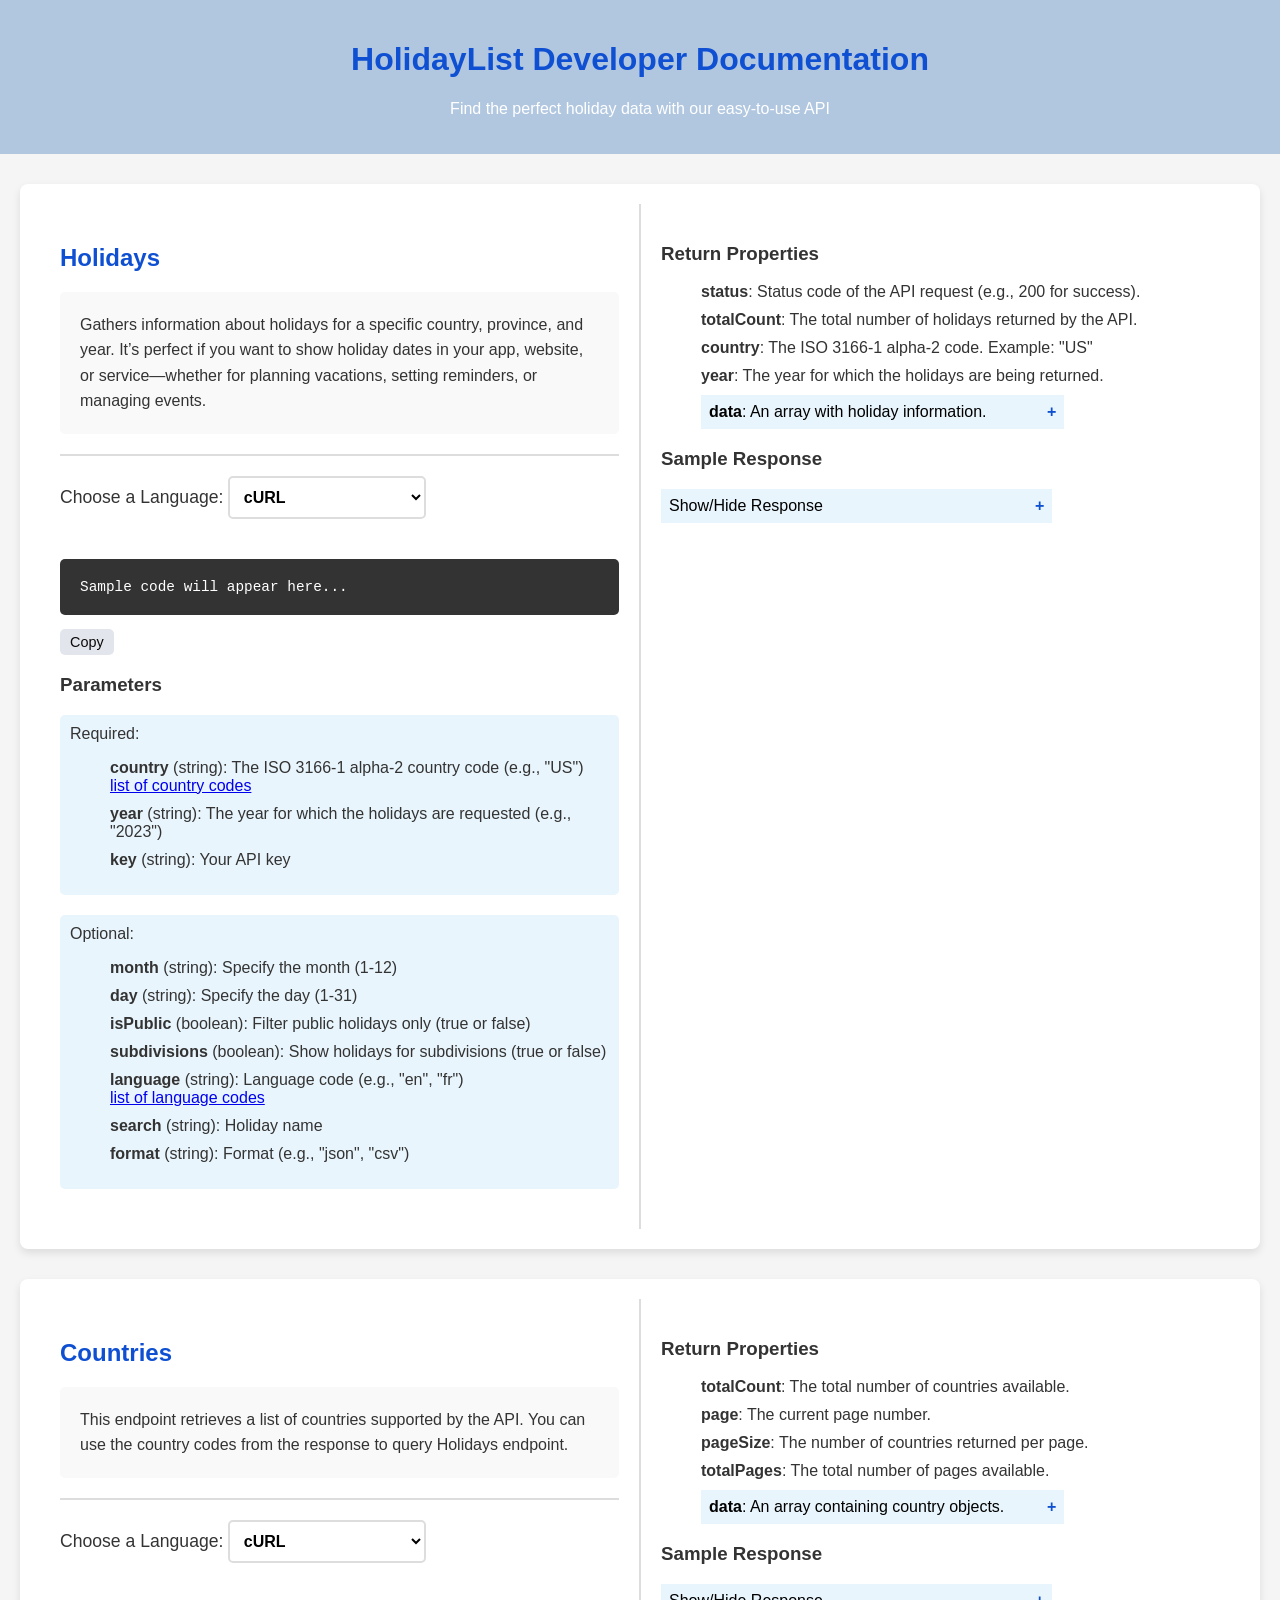
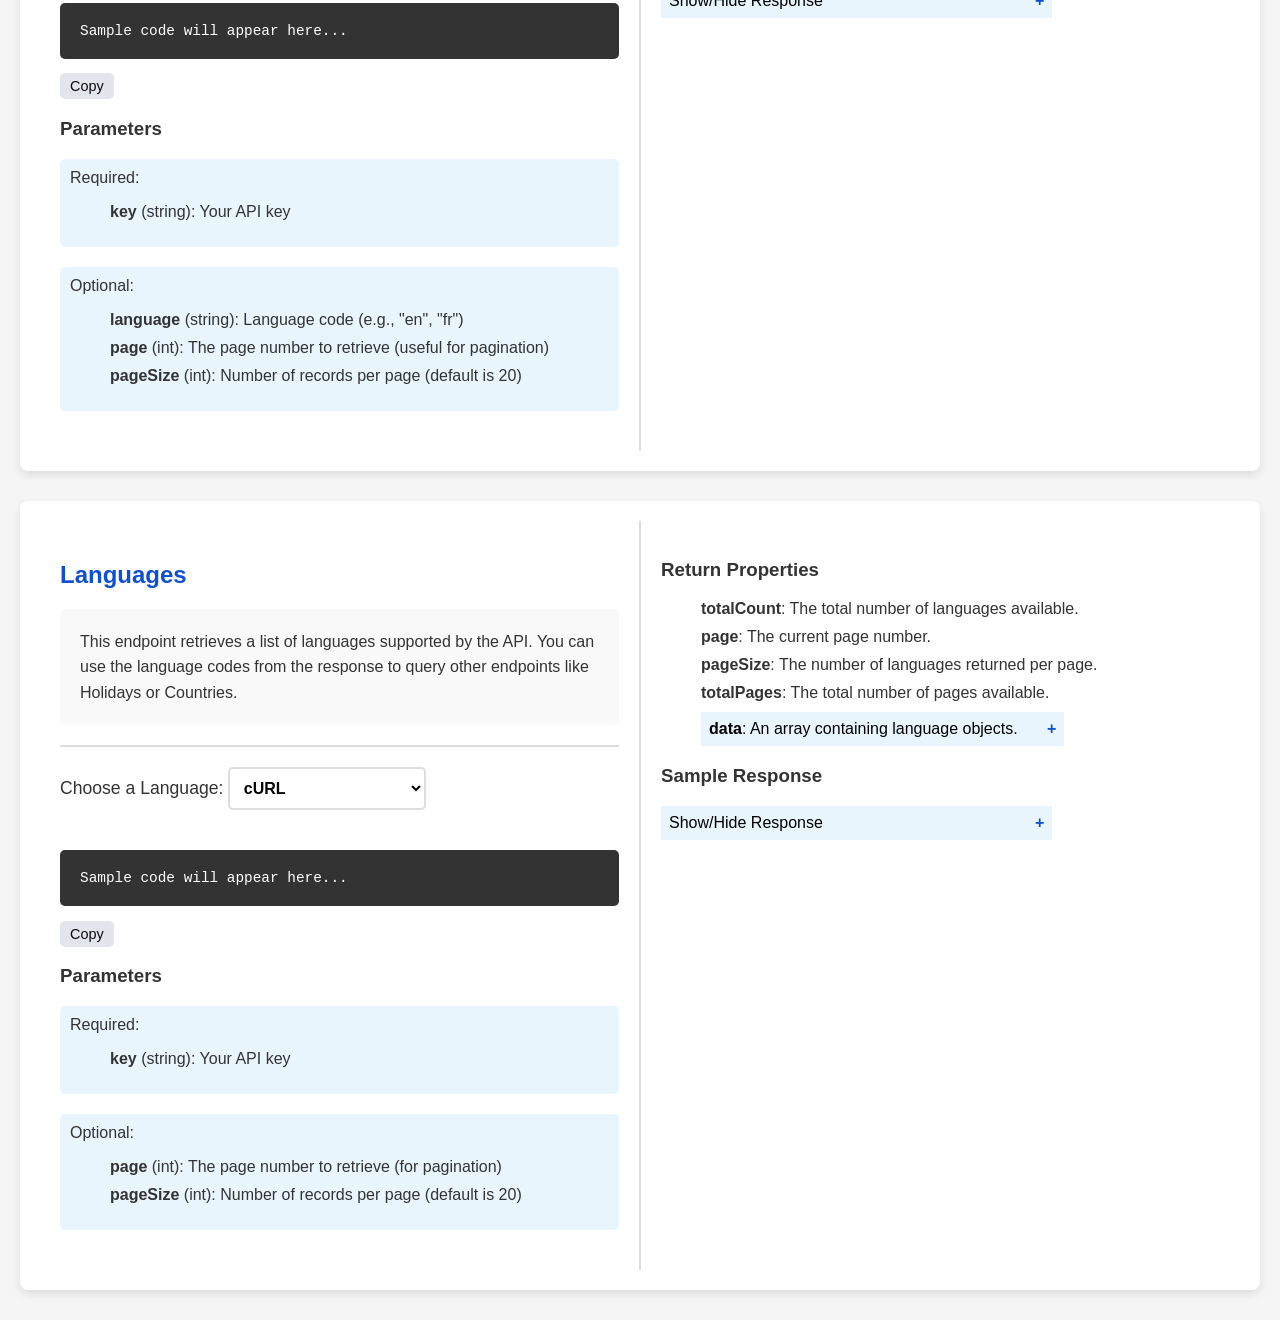
==== index.html @ 547f820c "updated index" ====
<!DOCTYPE html>
<html lang="en">
<head>
    <meta charset="UTF-8">
    <meta name="viewport" content="width=device-width, initial-scale=1.0">
    <title>API Developer Documentation</title>
    <link rel="stylesheet" href="styles.css">
    
</head>
<body>

<header>
    <h1>HolidayList Developer Documentation</h1>
    <p>Find the perfect holiday data with our easy-to-use API</p>
</header>

<div class="container">
    <!-- Left Section: Code Example and Parameters -->
    <div class="left-section">
        <h2>Holidays</h2>
        <div style="font-family: 'Helvetica Neue', Arial, sans-serif; padding: 20px; background-color: #f9f9f9; border-radius: 5px; line-height: 1.6; color: #333;">
            Gathers information about holidays for a specific country, province, and year. It’s perfect if you want to show holiday dates in your app, website, or service—whether for planning vacations, setting reminders, or managing events.
        </div>
        <hr style="border: 1px solid #ddd; margin: 20px 0;">
        
        <div class="dropdown-container">
            <label for="holidays-language">Choose a Language:</label>
            <select id="holidays-language">
                <option value="curl">cURL</option>
                <option value="go">Go</option>
                <option value="python">Python</option>
                <option value="javascript">JavaScript (Node.js)</option>
                <option value="php">PHP</option>
                <option value="ruby">Ruby</option>
            </select>
        
        </div>

        <pre id="holidays-codeBlock">Sample code will appear here...</pre>
        <button class="copy-btn" data-target="holidays-codeBlock">Copy</button>
        


        <h3>Parameters</h3>
        <div class="required">
            Required:
            <ul style="list-style-type: none">
                <li style="margin-bottom: 10px;"><strong>country</strong> (string): The ISO 3166-1 alpha-2 country code (e.g., "US") <br>
                    <a href="https://en.wikipedia.org/wiki/List_of_ISO_3166_country_codes" target="_blank">list of country codes</a>
                </li style="margin-bottom: 10px;">
                <li style="margin-bottom: 10px;"><strong>year</strong> (string): The year for which the holidays are requested (e.g., "2023")</li>
                <li style="margin-bottom: 10px;"><strong>key</strong> (string): Your API key</li>
            </ul>
        </div>
        <div class="optional">
            Optional:
            <ul style="list-style-type: none;">
                <li style="margin-bottom: 10px;"><strong>month</strong> (string): Specify the month (1-12)</li>
                <li style="margin-bottom: 10px;"><strong>day</strong> (string): Specify the day (1-31)</li>
                <li style="margin-bottom: 10px;"><strong>isPublic</strong> (boolean): Filter public holidays only (true or false)</li>
                <li style="margin-bottom: 10px;"><strong>subdivisions</strong> (boolean): Show holidays for subdivisions (true or false)</li>
                <li style="margin-bottom: 10px;"><strong>language</strong> (string): Language code (e.g., "en", "fr") <br>
                    <a href="https://en.wikipedia.org/wiki/List_of_ISO_639-1_codes" target="_blank">list of language codes</a>
                </li>
                <li style="margin-bottom: 10px;"><strong>search</strong> (string): Holiday name</li>
                <li><strong>format</strong> (string): Format (e.g., "json", "csv")</li>
            </ul>
            
        </div>
    </div>

    <!-- Right Section: Return Properties and Response -->
    <div class="right-section">
        <h3>Return Properties</h3>
<ul style="list-style-type: none;">
    <li style="margin-bottom: 10px;"><strong>status</strong>: Status code of the API request (e.g., 200 for success).</li>
    <li style="margin-bottom: 10px;"><strong>totalCount</strong>: The total number of holidays returned by the API.</li>
    <li style="margin-bottom: 10px;"><strong>country</strong>: The ISO 3166-1 alpha-2 code. Example: "US"</li>
    <li style="margin-bottom: 10px;"><strong>year</strong>: The year for which the holidays are being returned.</li>
    <!-- <li><strong>data</strong>: An array containing individual holiday objects, each representing a specific holiday.</li> -->
    
    <!-- Collapsible for HolidayDto -->
    <li style="margin-bottom: 10px;"><button class="collapsible"><strong>data</strong>: An array with holiday information.</button>
        <div class="collapsible-content">
            <ul style="list-style-type: none;">
                <li style="margin-bottom: 10px;"><strong>name</strong>: The name of the holiday (e.g., "New Year").</li>
                <li style="margin-bottom: 10px;"><strong>description</strong>: A description of the holiday.</li>
                <li style="margin-bottom: 10px;"><strong>date</strong>: The official date of the holiday.</li>
                <li style="margin-bottom: 10px;"><strong>observed</strong>: The date when the holiday is observed (e.g., if the holiday falls on a weekend, it may be observed on a different date).</li>
                <li style="margin-bottom: 10px;"><strong>isPublic</strong>: A value of True means it is a public holiday.</li>

                <!-- Collapsible for CountryDto -->
                <li style="margin-bottom: 10px;"><button class="collapsible"><strong>country</strong></button>
                    <div class="collapsible-content">
                        <ul style="list-style-type: none;">
                            <li style="margin-bottom: 10px;"><strong>code</strong>: The ISO code. Example: "US"</li>
                            <li style="margin-bottom: 10px;"><strong>name</strong>: The full name of the country.</li>
                            <li style="margin-bottom: 10px;"><strong>flag</strong>: A URL link to the country's flag.</li>
                        </ul>
                    </div>
                </li style="margin-bottom: 10px;">

                <!-- Collapsible for HolidayWeekdayDto -->
                <li style="margin-bottom: 10px;"><button class="collapsible"><strong>weekday</strong></button>
                    <div>
                        <ul style="list-style-type: none;">
                            <li style="margin-bottom: 10px;"><strong>date</strong> (Holiday Date)
                                <div>
                                    <ul style="list-style-type: none;">
                                        <li style="margin-bottom: 10px; margin-top: 10px; margin-top: 10px;"><strong>name</strong>: Example: Monday</li>
                                        <li style="margin-bottom: 10px;"><strong>numeric</strong>: Example: 1 for Monday. </li>
                                    </ul>
                                </div>
                            </li>
                            <li style="margin-bottom: 10px;"><strong>observed</strong> (Observed Date)
                                <div>
                                    <ul style="list-style-type: none; margin-bottom: 10px;">
                                        <li style="margin-bottom: 10px;"><strong>name</strong>: The name of the weekday on which the holiday is observed. Example: Monday</li>
                                        <li style="margin-bottom: 10px;"><strong>numeric</strong>: Example: 1 for Monday.</li>
                                    </ul>
                                </div>
                            </li>
                        </ul>
                    </div>
                </li>
            </ul>
        </div>
    </li>
</ul style="list-style-type: none;">


        <h3>Sample Response</h3>
        <button class="collapsible">Show/Hide Response</button>
        <div class="collapsible-content">
            <pre>{
"status": 200,
"totalCount": 1,
"country": "US",
"year": 2024,
"data": [
    {
    "name": "Holiday",
    "description": "Holiday description",
    "date": "28",
    "observed": "28",
    "isPublic": true,
    "country": {
        "code": "US",
        "name": "United States",
        "flag": "https://flagsapi.com/US/flat/64.png"
    },
    "weekday": {
        "date": {
        "name": "Monday",
        "numeric": 1
        },
        "observed": {
        "name": "Monday",
        "numeric": 1
        }
      }
    }
  ]
}
              </pre>
        </div>
    </div>
</div>
<div class="container">
    <!-- Left Section: Code Example and Parameters for Countries -->
    <div class="left-section">
        <h2>Countries</h2>
        <div style="font-family: 'Helvetica Neue', Arial, sans-serif; padding: 20px; background-color: #f9f9f9; border-radius: 5px; line-height: 1.6; color: #333;">
            This endpoint retrieves a list of countries supported by the API. You can use the country codes from the response to query Holidays endpoint.
        </div>
        <hr style="border: 1px solid #ddd; margin: 20px 0;">
        
        <div class="dropdown-container">
            <label for="countries-language">Choose a Language:</label>
            <select id="countries-language">
                <option value="curl">cURL</option>
                <option value="go">Go</option>
                <option value="python">Python</option>
                <option value="javascript">JavaScript (Node.js)</option>
                <option value="php">PHP</option>
                <option value="ruby">Ruby</option>
            </select>
        </div>

        <pre id="countries-codeBlock">Sample code will appear here...</pre>
        <button class="copy-btn" data-target="countries-codeBlock">Copy</button>

        <h3>Parameters</h3>
        <div class="required">
            Required:
            <ul style="list-style-type: none">
                <li style="margin-bottom: 10px;"><strong>key</strong> (string): Your API key</li>
            </ul>
        </div>
        <div class="optional">
            Optional:
            <ul style="list-style-type: none;">
                <li style="margin-bottom: 10px;"><strong>language</strong> (string): Language code (e.g., "en", "fr")</li>
                <li style="margin-bottom: 10px;"><strong>page</strong> (int): The page number to retrieve (useful for pagination)</li>
                <li style="margin-bottom: 10px;"><strong>pageSize</strong> (int): Number of records per page (default is 20)</li>
            </ul>
        </div>
    </div>

    <!-- Right Section: Return Properties and Response -->
    <div class="right-section">
        <h3>Return Properties</h3>
        <ul style="list-style-type: none;">
            <li style="margin-bottom: 10px;"><strong>totalCount</strong>: The total number of countries available.</li>
            <li style="margin-bottom: 10px;"><strong>page</strong>: The current page number.</li>
            <li style="margin-bottom: 10px;"><strong>pageSize</strong>: The number of countries returned per page.</li>
            <li style="margin-bottom: 10px;"><strong>totalPages</strong>: The total number of pages available.</li>
            <li style="margin-bottom: 10px;"><button class="collapsible"><strong>data</strong>: An array containing country objects.</button>
                <div class="collapsible-content">
                    <ul style="list-style-type: none;">
                        <li style="margin-bottom: 10px;"><strong>code</strong>: ISO country code (e.g., "US").</li>
                        <li style="margin-bottom: 10px;"><strong>name</strong>: The full name of the country (e.g., "United States").</li>
                        <li style="margin-bottom: 10px;"><strong>weekend</strong>: Days of the weekend (e.g., "Sunday").</li>
                        <li style="margin-bottom: 10px;"><button class="collapsible"><strong>codes</strong>: Additional ISO codes</button>
                            <div class="collapsible-content">
                                <ul style="list-style-type: none;">
                                    <li style="margin-bottom: 10px;"><strong>alpha_2</strong>: Two-letter ISO code.</li>
                                    <li style="margin-bottom: 10px;"><strong>alpha_3</strong>: Three-letter ISO code.</li>
                                    <li style="margin-bottom: 10px;"><strong>numeric</strong>: Numeric ISO code.</li>
                                </ul>
                            </div>
                        </li>
                        <li style="margin-bottom: 10px;"><strong>languages</strong>: A list of official languages spoken in the country.</li>
                        <li style="margin-bottom: 10px;"><strong>currencies</strong>: The currency used in the country (e.g., "USD").</li>
                        <li style="margin-bottom: 10px;"><strong>flag</strong>: A URL pointing to the country’s flag.</li>
                        <li style="margin-bottom: 10px;"><strong>subdivisions</strong>: Information about the country’s states and provinces.</li>
                    </ul>
                </div>
            </li>
        </ul>

        <h3>Sample Response</h3>
        <button class="collapsible">Show/Hide Response</button>
        <div class="collapsible-content">
            <pre>{
  "totalCount": 99,
  "page": 1,
  "pageSize": 20,
  "totalPages": 5,
  "data": [
    {
      "code": "US",
      "name": "United States",
      "weekend": [
        {
          "numeric": 1,
          "name": "Sunday"
        }
      ],
      "codes": {
        "alpha_2": "US",
        "alpha_3": "USA",
        "numeric": 840
      },
      "languages": [
        {
          "code": "en-us",
          "name": "English"
        }
      ],
      "currencies": [
        {
          "alpha": "USD",
          "name": "United States Dollar"
        }
      ],
      "flag": "https://flagsapi.com/US/flat/64.png",
      "subdivisions": [
        {
          "code": "US-AK",
          "name": "United States",
          "languages": [
            "en",
            "es"
          ]
        }
      ]
    }
  ]
}</pre>
        </div>
    </div>
</div>
<div class="container">
    <!-- Left Section: Code Example and Parameters for Languages -->
    <div class="left-section">
        <h2>Languages</h2>
        <div style="font-family: 'Helvetica Neue', Arial, sans-serif; padding: 20px; background-color: #f9f9f9; border-radius: 5px; line-height: 1.6; color: #333;">
            This endpoint retrieves a list of languages supported by the API. You can use the language codes from the response to query other endpoints like Holidays or Countries.
        </div>
        <hr style="border: 1px solid #ddd; margin: 20px 0;">
        
        <div class="dropdown-container">
            <label for="languages-language">Choose a Language:</label>
            <select id="languages-language">
                <option value="curl">cURL</option>
                <option value="go">Go</option>
                <option value="python">Python</option>
                <option value="javascript">JavaScript (Node.js)</option>
                <option value="php">PHP</option>
                <option value="ruby">Ruby</option>
            </select>
        </div>

        <pre id="languages-codeBlock">Sample code will appear here...</pre>
        <button class="copy-btn" data-target="languages-codeBlock">Copy</button>

        <h3>Parameters</h3>
        <div class="required">
            Required:
            <ul style="list-style-type: none">
                <li style="margin-bottom: 10px;"><strong>key</strong> (string): Your API key</li>
            </ul>
        </div>
        <div class="optional">
            Optional:
            <ul style="list-style-type: none;">
                <li style="margin-bottom: 10px;"><strong>page</strong> (int): The page number to retrieve (for pagination)</li>
                <li style="margin-bottom: 10px;"><strong>pageSize</strong> (int): Number of records per page (default is 20)</li>
            </ul>
        </div>
    </div>

    <!-- Right Section: Return Properties and Response -->
    <div class="right-section">
        <h3>Return Properties</h3>
        <ul style="list-style-type: none;">
            <li style="margin-bottom: 10px;"><strong>totalCount</strong>: The total number of languages available.</li>
            <li style="margin-bottom: 10px;"><strong>page</strong>: The current page number.</li>
            <li style="margin-bottom: 10px;"><strong>pageSize</strong>: The number of languages returned per page.</li>
            <li style="margin-bottom: 10px;"><strong>totalPages</strong>: The total number of pages available.</li>
            <li style="margin-bottom: 10px;"><button class="collapsible"><strong>data</strong>: An array containing language objects.</button>
                <div class="collapsible-content">
                    <ul style="list-style-type: none;">
                        <li style="margin-bottom: 10px;"><strong>code</strong>: Language code (e.g., "en").</li>
                        <li style="margin-bottom: 10px;"><strong>name</strong>: Full name of the language (e.g., "English").</li>
                    </ul>
                </div>
            </li>
        </ul>

        <h3>Sample Response</h3>
        <button class="collapsible">Show/Hide Response</button>
        <div class="collapsible-content">
            <pre>{
  "totalCount": 12,
  "page": 1,
  "pageSize": 20,
  "totalPages": 1,
  "data": [
    {
      "code": "en",
      "name": "English"
    },
    {
      "code": "es",
      "name": "Spanish"
    }
  ]
}</pre>
        </div>
    </div>
</div>

<!-- <script>
    const codeExamples = {
        "holidays": {
            "curl": `curl -G -d country="US" -d year="2024" -d key="YOUR_API_KEY" https://back.holidaylist.io/api/v1/holidays`,
            "go": `package main
import ("github.com/feelgd777/holidaylist-go")
func main() {
    api := holidaylist.NewAPI("YOUR_API_KEY")
    holidays, _ := api.GetHolidays(map[string]interface{}{
        "country": "US",
        "year": 2023,
    })`,
            "python": `import requests
url = "https://back.holidaylist.io/v1/holidays"
params = {"country": "US", "year": "2023", "key": "YOUR_API_KEY"}
response = requests.get(url, params=params)
print(response.json())`
        },
        "countries": {
            "curl": `curl -X GET https://back.holidaylist.io/api/v1/countries?key=YOUR_API_KEY`,
            "go": `package main
import ("github.com/feelgd777/holidaylist-go")
func main() {
    api := holidaylist.NewAPI("YOUR_API_KEY")
    countries, _ := api.GetCountries()`,
            "python": `import requests
url = "https://back.holidaylist.io/api/v1/countries"
params = {"key": "YOUR_API_KEY"}
response = requests.get(url, params=params)
print(response.json())`
        },
        "languages": {
            "curl": `curl -X GET https://back.holidaylist.io/api/v1/languages?key=YOUR_API_KEY`,
            "go": `package main
import ("github.com/feelgd777/holidaylist-go")
func main() {
    api := holidaylist.NewAPI("YOUR_API_KEY")
    languages, _ := api.GetLanguages()`,
            "python": `import requests
url = "https://back.holidaylist.io/api/v1/languages"
params = {"key": "YOUR_API_KEY"}
response = requests.get(url, params=params)
print(response.json())`
        }
    };

    function updateCodeBlock(endpoint) {
        const selectedLanguage = document.getElementById('language').value;
        document.getElementById('codeBlock').textContent = codeExamples[endpoint][selectedLanguage];
    }

    document.getElementById('language').addEventListener('change', function() {
        const selectedEndpoint = document.querySelector('.left-section h2').textContent.toLowerCase(); // Ensure case matches
        updateCodeBlock(selectedEndpoint);
    });

    // Set default code for holidays
    updateCodeBlock("holidays");

    // Collapsible sections functionality
    var coll = document.getElementsByClassName("collapsible");
    for (var i = 0; i < coll.length; i++) {
        coll[i].addEventListener("click", function() {
            this.classList.toggle("active");
            var content = this.nextElementSibling;
            if (content.style.display === "block") {
                content.style.display = "none";
            } else {
                content.style.display = "block";
            }
        });
    }

    document.querySelector('.copy-btn').addEventListener('click', function() {
        const codeBlock = document.getElementById('codeBlock').textContent;
        navigator.clipboard.writeText(codeBlock).catch(err => {
            console.error('Failed to copy: ', err);
        });
    });
</script> -->
<script src="api_code_examples.js"></script>

</body>
</html>
---- styles.css ----
body {
            font-family: 'Helvetica Neue', Arial, sans-serif;
            background-color: #f5f5f5;
            color: #333;
            margin: 0;
            padding: 0;
        }

        header {
            background-color: #9cbadac1;
            color: white;
            padding: 20px;
            text-align: center;
        }

        h1, h2 {
            color: #0f50d2;
        }

        .container {
            display: flex;
            max-width: 1200px;
            margin: 30px auto;
            padding: 20px;
            background-color: white;
            border-radius: 8px;
            box-shadow: 0 4px 8px rgba(0, 0, 0, 0.1);
        }

        .left-section, .right-section {
            width: 50%;
            padding: 20px;
        }

        .right-section {
            border-left: 2px solid #ddd;
        }

        .dropdown-container {
            margin-bottom: 20px;
        }

        label, select {
            font-size: 1.1rem;
        }

        select {
            padding: 10px;
            font-size: 1rem;
            background-color: #fff;
            border: 2px solid #ddd;
            border-radius: 5px;
            margin-bottom: 20px;
            font-weight: bold;
        }

        .required, .optional {
            background-color: #e9f5fc;
            padding: 10px;
            border-radius: 5px;
            margin-bottom: 20px;
        }

        .response-section {
            margin-top: 20px;
        }

        pre {
            background-color: #333;
            color: white;
            padding: 20px;
            border-radius: 5px;
            font-size: 0.9rem;
            overflow-x: auto;
        }

        .collapsible {
            background-color: #e9f5fc;
            cursor: pointer;
            padding: 8px;
            width: 70%;
            border: none;
            text-align: left;
            outline: none;
            font-size: 1rem;
        }

        .active, .collapsible:hover {
            background-color: #ccc;
        }

        .collapsible::after {
            content: '+';
            float: right;
            color: #0f50d2;
            font-weight: bold;
        }

        .active::after {
            content: '-';
            color: #0f50d2;
            font-weight: bold;
        }

        .collapsible-content {
            padding: 0 18px;
            display: none;
            overflow: hidden;
            background-color: white;
        }
        .copy-btn {
            position: relative;        
            background-color: #e2e5ec;
            color: rgb(11, 9, 9);
            border: none;
            padding: 5px 10px;
            cursor: pointer;
            font-size: 0.9rem;
            border-radius: 5px;
        }

        .copy-btn:hover {
                background-color: #c0cee7;
        }
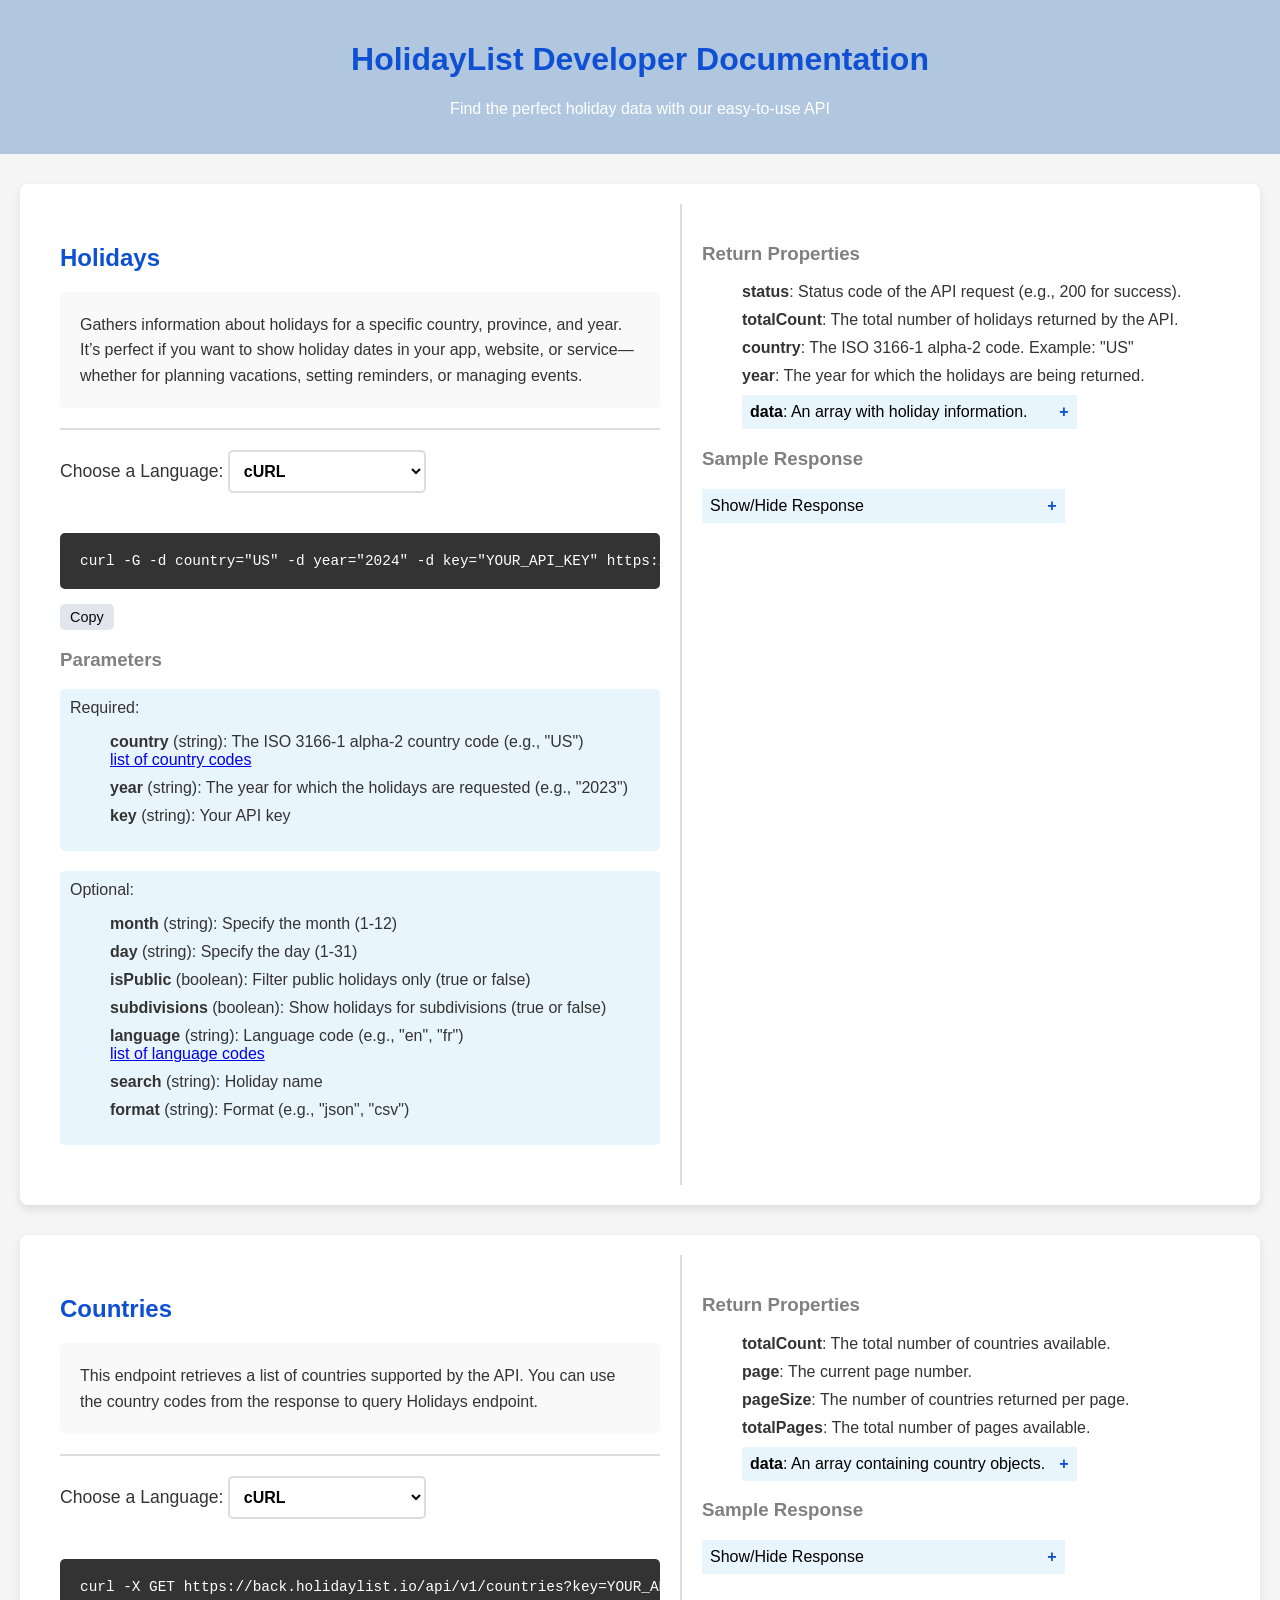
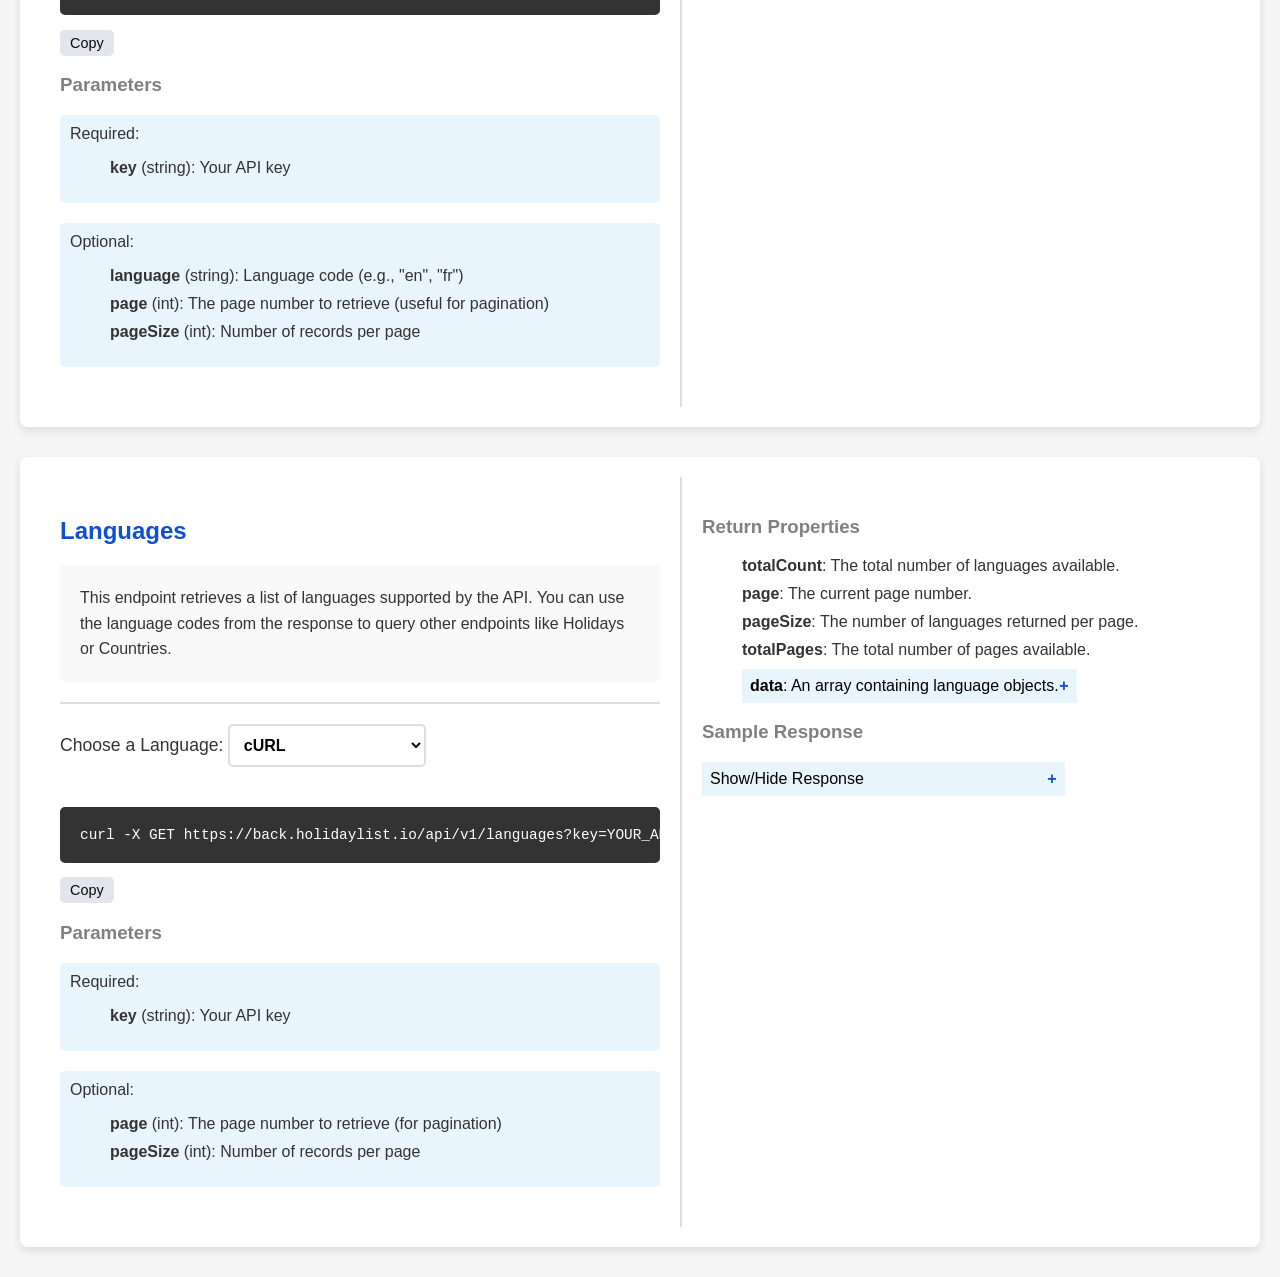
==== commit db25e13c: "documentatino edit" ====
--- a/index.html
+++ b/index.html
@@ -202,7 +202,7 @@
             <ul style="list-style-type: none;">
                 <li style="margin-bottom: 10px;"><strong>language</strong> (string): Language code (e.g., "en", "fr")</li>
                 <li style="margin-bottom: 10px;"><strong>page</strong> (int): The page number to retrieve (useful for pagination)</li>
-                <li style="margin-bottom: 10px;"><strong>pageSize</strong> (int): Number of records per page (default is 20)</li>
+                <li style="margin-bottom: 10px;"><strong>pageSize</strong> (int): Number of records per page</li>
             </ul>
         </div>
     </div>
@@ -326,7 +326,7 @@
             Optional:
             <ul style="list-style-type: none;">
                 <li style="margin-bottom: 10px;"><strong>page</strong> (int): The page number to retrieve (for pagination)</li>
-                <li style="margin-bottom: 10px;"><strong>pageSize</strong> (int): Number of records per page (default is 20)</li>
+                <li style="margin-bottom: 10px;"><strong>pageSize</strong> (int): Number of records per page</li>
             </ul>
         </div>
     </div>
--- a/styles.css
+++ b/styles.css
@@ -15,6 +15,9 @@
 
         h1, h2 {
             color: #0f50d2;
+        }
+
+        h3 {color: gray;
         }
 
         .container {
